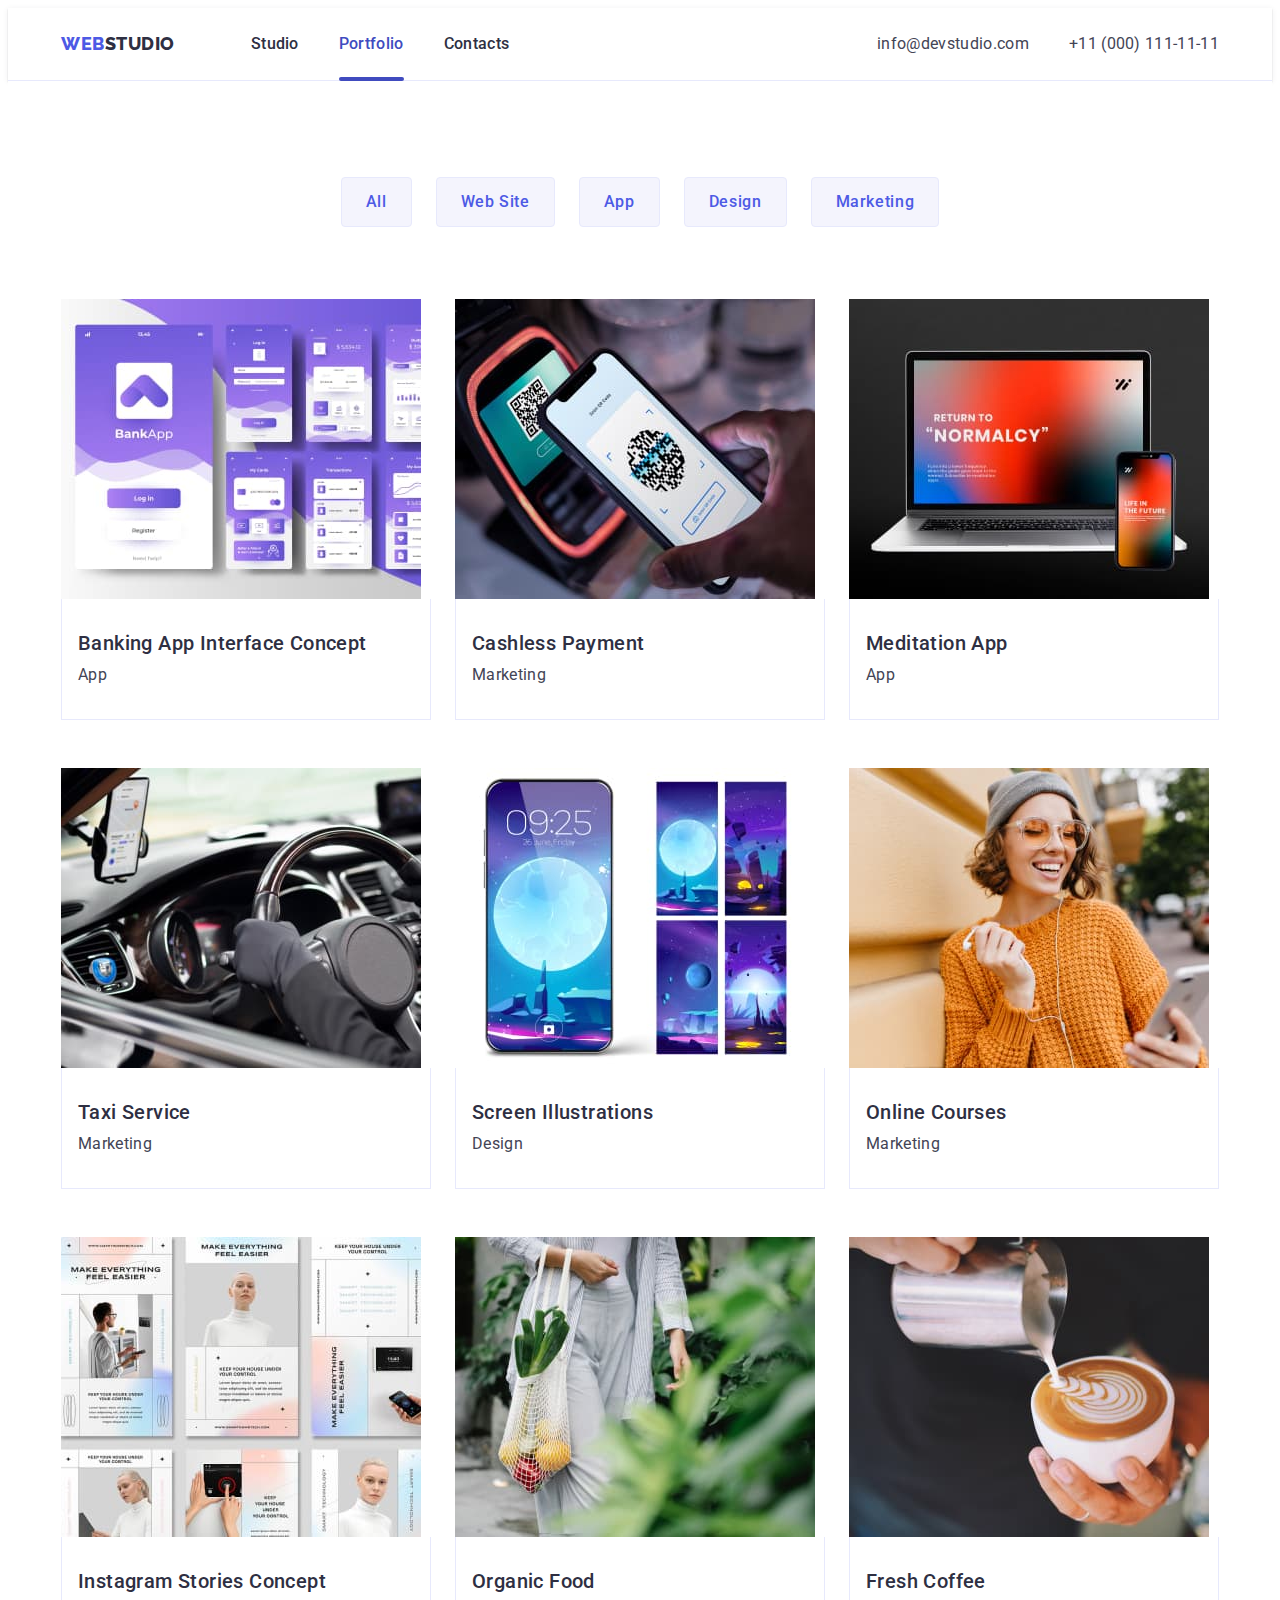
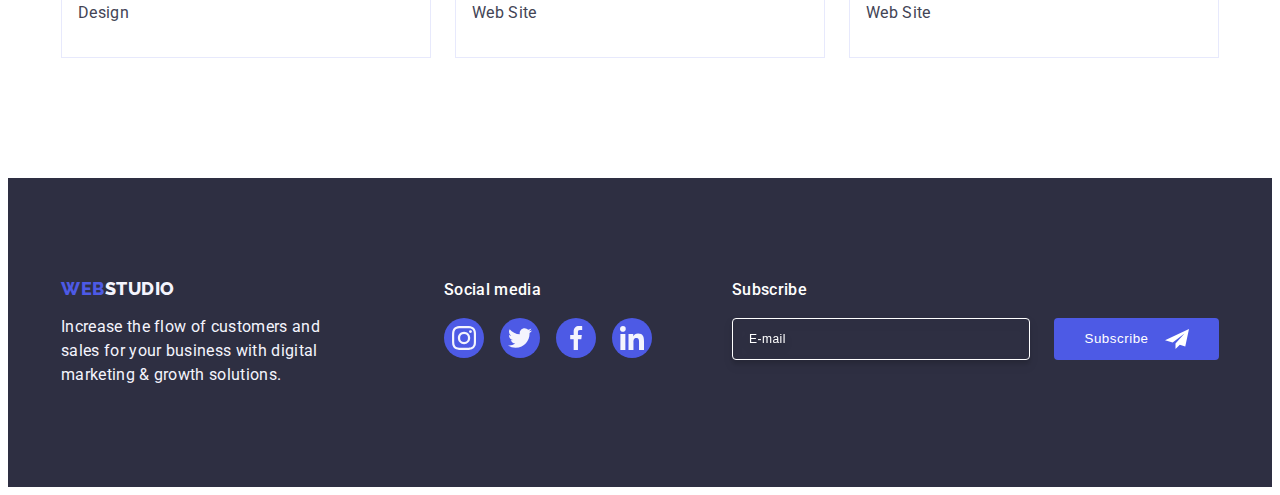
==== portfolio.html @ 45f15a38 "homework06" ====
<!DOCTYPE html>
<html lang="en">

<head>
    <meta charset="UTF-8">
    <meta name="viewport" content="width=device-width, initial-scale=1.0">
    <title>Portfolio</title>
    
    <link rel="preconnect" href="https://fonts.googleapis.com">
    <link rel="preconnect" href="https://fonts.gstatic.com" crossorigin>
    <link
        href="https://fonts.googleapis.com/css2?family=Raleway:wght@800&family=Roboto:wght@400;500;700;900&display=swap"
        rel="stylesheet">
    <link rel="stylesheet" href="https://cdnjs.cloudflare.com/ajax/libs/modern-normalize/2.0.0/modern-normalize.min.css"
        integrity="sha512-4xo8blKMVCiXpTaLzQSLSw3KFOVPWhm/TRtuPVc4WG6kUgjH6J03IBuG7JZPkcWMxJ5huwaBpOpnwYElP/m6wg=="
        crossorigin="anonymous" referrerpolicy="no-referrer" />
    <link rel="stylesheet" href="./css/styles.css" />
</head>
<body>
    <header class="header">
        <div class="container header-container">
        <nav class="header-navigation">
            <a href="./index.html" class="header-logo link">WEB<span class="header-logo-accent">Studio</span></a>
            <ul class="header-menu list">
                <li class="header-menu-item"><a href="./index.html" class="header-menu-link link">Studio</a></li>
                <li class="header-menu-item"><a href="./portfolio.html" class="header-menu-link link current">Portfolio</a></li>
                <li class="header-menu-item"><a href="" class="header-menu-link link">Contacts</a></li>
            </ul>
        </nav> 
        <address class="header-address">
            <ul class="header-address-list list">
                <li class="header-address-list-item"><a href="mailto:info@devstudio.com" class="header-address-link link">info@devstudio.com</a></li>
                <li class="header-address-list-item"><a href="tel:+110001111111" class="header-address-link link">+11 (000) 111-11-11</a></li>
            </ul>
        </address>
        </div>
    </header>

    <main>
        <section class="portfolio">
            <div class="container">
            <h1 class="visually-hidden">Buttons and options</h1>
            <ul class="portfolio-filters-list list">
                <li class="portfolio-filters-item"><button type="button" class="portfolio-filters-btn">All</button></li>
                <li class="portfolio-filters-item" id="website"><button type="button" class="portfolio-filters-btn">Web Site</button></li>
                <li class="portfolio-filters-item" id="app"><button type="button" class="portfolio-filters-btn">App</button></li>
                <li class="portfolio-filters-item" id="design"><button type="button" class="portfolio-filters-btn">Design</button></li>
                <li class="portfolio-filters-item" id="marketing"><button type="button" class="portfolio-filters-btn">Marketing</button></li>
            </ul>

            <ul class="portfolio-projects-list list">
                <li class="projects-item">
                    <a href="#app" class="projects-link link">
                    <div class="projects-images">  
                    <img src="./images/interface.jpg" alt="Interface concept" width="360" height="300">
                    <p class="projects-text">14 Stylish and User-Friendly App Design Concepts · Task Manager App · Calorie Tracker App · Exotic Fruit Ecommerce App ·
                    Cloud Storage App</p>
                    </div>
                    <div class="foto-container">
                    <h2 class="projects-name">Banking App Interface Concept</h2>
                    <p class="projects-filters">App</p>
                    </div>
                    </a>
                    
                </li>
                
                <li class="projects-item">
                    <a href="#marketing" class="projects-link link">
                    <div class="projects-images">
                    <img src="./images/payment.jpg" alt="Payment" width="360" height="300">
                    <p class="projects-text">14 Stylish and User-Friendly App Design Concepts · Task Manager App · Calorie Tracker App · Exotic Fruit Ecommerce App ·
                    Cloud Storage App</p>
                    </div>
                    <div class="foto-container">
                    <h2 class="projects-name">Cashless Payment</h2>
                    <p class="projects-filters">Marketing</p>
                    </div>
                    </a>
                    
                </li>

                <li class="projects-item">
                    <a href="#app" class="projects-link link">
                    <div class="projects-images">
                    <img src="./images/meditation.jpg" alt="Meditation" width="360" height="300">
                    <p class="projects-text">14 Stylish and User-Friendly App Design Concepts · Task Manager App · Calorie Tracker App · Exotic Fruit Ecommerce App ·
                    Cloud Storage App</p>
                    </div>
                    <div class="foto-container">
                    <h2 class="projects-name">Meditation App</h2>
                    <p class="projects-filters">App</p>
                    </div>
                    </a>
                    
                </li>

                <li class="projects-item">
                    <a href="#marketing" class="projects-link link">
                    <div class="projects-images">
                    <img src="./images/taxi.jpg" alt="Taxi" width="360" height="300">
                    <p class="projects-text">14 Stylish and User-Friendly App Design Concepts · Task Manager App · Calorie Tracker App · Exotic Fruit Ecommerce App ·
                    Cloud Storage App</p>
                    </div>
                    <div class="foto-container">
                    <h2 class="projects-name">Taxi Service</h2>
                    <p class="projects-filters">Marketing</p>
                    </div>
                    </a>
                    
                </li>

                <li class="projects-item">
                    <a href="#design" class="projects-link link">
                    <div class="projects-images">
                    <img src="./images/screen.jpg" alt="Screen" width="360" height="300">
                    <p class="projects-text">14 Stylish and User-Friendly App Design Concepts · Task Manager App · Calorie Tracker App · Exotic Fruit Ecommerce App ·
                    Cloud Storage App</p>
                    </div>
                    <div class="foto-container">
                    <h2 class="projects-name">Screen Illustrations</h2>
                    <p class="projects-filters">Design</p>
                    </div>
                    </a>
                    
                </li>

                <li class="projects-item">
                    <a href="#marketing" class="projects-link link">
                    <div class="projects-images">
                    <img src="./images/courses.jpg" alt="Courses" width="360" height="300">
                    <p class="projects-text">14 Stylish and User-Friendly App Design Concepts · Task Manager App · Calorie Tracker App · Exotic Fruit Ecommerce App ·
                    Cloud Storage App</p>
                    </div>
                    <div class="foto-container">
                    <h2 class="projects-name">Online Courses</h2>
                    <p class="projects-filters">Marketing</p>
                    </div>
                    </a>
                    
                </li>

                <li class="projects-item">
                    <a href="#design" class="projects-link link">
                    <div class="projects-images">
                    <img src="./images/stories.jpg" alt="Stories concept" width="360" height="300">
                    <p class="projects-text">14 Stylish and User-Friendly App Design Concepts · Task Manager App · Calorie Tracker App · Exotic Fruit Ecommerce App ·
                    Cloud Storage App</p>
                    </div>
                    <div class="foto-container">
                    <h2 class="projects-name">Instagram Stories Concept</h2>
                    <p class="projects-filters">Design</p>
                    </div>
                    </a>
                    
                </li>

                <li class="projects-item">
                    <a href="#website" class="projects-link link">
                    <div class="projects-images">
                    <img src="./images/food.jpg" alt="Food" width="360" height="300">
                    <p class="projects-text">14 Stylish and User-Friendly App Design Concepts · Task Manager App · Calorie Tracker App · Exotic Fruit Ecommerce App ·
                    Cloud Storage App</p>
                    </div>
                    <div class="foto-container">
                    <h2 class="projects-name">Organic Food</h2>
                    <p class="projects-filters">Web Site</p>
                    </div>
                    </a>
                    
                </li>

                <li class="projects-item">
                    <a href="#website" class="projects-link link">
                    <div class="projects-images">
                    <img src="./images/coffee.jpg" alt="Coffee" width="360" height="300">
                    <p class="projects-text">14 Stylish and User-Friendly App Design Concepts · Task Manager App · Calorie Tracker App · Exotic Fruit Ecommerce App ·
                    Cloud Storage App</p>
                    </div>
                    <div class="foto-container">
                    <h2 class="projects-name">Fresh Coffee</h2>
                    <p class="projects-filters">Web Site</p>
                    </div>
                    </a>
                    
                </li>
            </ul>
            </div>


        </section>
    </main>

    <footer class="footer">
        <div class="container footer-container">
        <div class="footer-container-text">
        <a href="./index.html" class="footer-logo link">WEB<span class="footer-logo-accent">Studio</span></a>
        <p class="footer-text">Increase the flow of customers and sales for your business with digital marketing & growth
            solutions.</p>
        </div>
        
        <div class="footer-socials">
            <p class="footer-social-text">Social media</p>
            <ul class="footer-social-icons-list list">
                <li class="footer-social-icons-item"><a href=" " class="footer-social-icons-link">
                        <svg class="footer-social-icons-icon" width="24" height="24">
                            <use href="./images/icons.svg#icon-instagram"></use>
                        </svg>
                    </a>
                </li>
                <li class="footer-social-icons-item"><a href=" " class="footer-social-icons-link">
                        <svg class="footer-social-icons-icon" width="24" height="24">
                            <use href="./images/icons.svg#icon-twitter"></use>
                        </svg>
                    </a>
                </li>
                <li class="footer-social-icons-item"><a href=" " class="footer-social-icons-link">
                        <svg class="footer-social-icons-icon" width="24" height="24">
                            <use href="./images/icons.svg#icon-facebook"></use>
                        </svg>
                    </a>
                </li>
                <li class="footer-social-icons-item"><a href=" " class="footer-social-icons-link">
                        <svg class="footer-social-icons-icon" width="24" height="24">
                            <use href="./images/icons.svg#icon-linkedin"></use>
                        </svg>
                    </a>
                </li>
            </ul>
        </div>
        <div class="footer-social-form">
            <p class="footer-title">Subscribe</p>
            <form class="footer-form">
                <label aria-label="E-mail" class="footer-label">
                    <input type="email" name="footer-email" class="footer-input" placeholder="E-mail" />
                </label>
                <button type="submit" class="footer-btn">Subscribe
                    <svg class="footer-btn-icon" width="24" height="24">
                        <use href="./images/icons.svg#icon-Frame"></use>
                    </svg>
                </button>
            </form>
        </div>
        </div>
    </footer>
</body>
</html>
---- css/styles.css ----
:root {
    --navyblue: #2e2f42;
    --slate: #434455;
    --iris: #4d5ae5;
    --ocean: #404bbf;
}

p, h1, h2, h3, h4, h5, h6{
   margin-top: 0;
   margin-bottom: 0; 
}

ul, ol{
    margin-top: 0;
    margin-bottom: 0;
    padding-left: 0;
}

img{
    display: block;
    max-width: 100%;
    height: auto;
}

body{
    font-family: "Roboto", sans-serif;
    font-style: normal;
    color: #434455;
    background-color: #ffffff;
}

.container{
    width: 100%;
    max-width: 1158px;
    padding-left: 15px;
    padding-right: 15px;
    margin: 0 auto;
}

.visually-hidden {
    position: absolute;
    width: 1px;
    height: 1px;
    margin: -1px;
    border: 0;
    padding: 0;
    white-space: nowrap;
    clip-path: inset(100%);
    clip: rect(0 0 0 0);
    overflow: hidden;
}

.link{
    text-decoration: none;
}

.list{
    list-style-type: none;
}

/*!----------HEADER----------*/

.header{
    border-bottom: 1px solid #E7E9FC;
    box-shadow: 0px 1px 6px 0px rgba(46, 47, 66, 0.08), 0px 1px 1px 0px rgba(46, 47, 66, 0.16), 0px 2px 1px 0px rgba(46, 47, 66, 0.08);
}

.header-logo{
    color: var(--iris);
    font-size: 18px;
    font-family: "Raleway", sans-serif;
    font-style: normal;
    font-weight: 800;
    line-height: 1.17;
    letter-spacing: 0.03em;
    text-transform: uppercase;
    display: flex;
    align-items: center;
    margin-right: 76px;
}

.header-logo-accent{
    color: var(--navyblue);
    font-size: 18px;
    font-family: "Raleway", sans-serif;
    font-style: normal;
    font-weight: 800;
    line-height: 1.17;
    letter-spacing: 0.03em;
    text-transform: uppercase;
}

.header-container{
    justify-content: space-between;
    display: flex;
    align-items: center;
}

.header-navigation{
    display: flex;
    align-items: center;
}

.header-menu{
    display: flex;
    gap: 40px;
}

.current{
    position: relative;
}

.header-menu-link.current{
    color: #404BBF;
}

.current::after{
    content: '';
    position: absolute;
    bottom: -1px;
    left: 0;
    width: 100%;
    height: 4px;
    border-radius: 2px;
    background-color: #404BBF;
}

.header-address-list{
    display: flex;
    gap: 40px;
}

.header-menu-link{
    color: var(--navyblue);
    font-size: 16px;
    font-style: normal;
    font-weight: 500;
    line-height: 1.5;
    letter-spacing: 0.02em;
    padding: 24px 0;
    display: block;
    transition: color 250ms cubic-bezier(0.4, 0, 0.2, 1);
}

.header-menu-link:hover,
.header-menu-link:focus{
    color: var(--ocean);
}

.header-address{
    font-style: normal;
}

.header-address-link{
    color: var(--slate);
    font-size: 16px;
    font-style: normal;
    font-weight: 400;
    line-height: 1.5;
    letter-spacing: 0.02em;
    transition: color 250ms cubic-bezier(0.4, 0, 0.2, 1);
}

.header-address-link:hover,
.header-address-link:focus{
    color: var(--ocean);
}


/*!----------HERO----------*/

.hero{
    background-color: var(--navyblue);
    padding: 188px 0;
    margin: 0 auto;
    background-image: linear-gradient(
        rgba(46, 47, 66, 0.7),
        rgba(46, 47, 66, 0.7)
    ),
    url(../images/people-office.jpg);
    max-width: 1440px;
    background-repeat: no-repeat;
    background-position: center;
    background-size: cover;
}    

.hero-container{

} 

.hero-title{
    color: #FFF;
    text-align: center;
    font-size: 56px;
    font-weight: 700;
    line-height: 1.07;
    letter-spacing: 0.02em;
    flex-direction: column;
    margin: 0 auto;
    max-width: 496px;
    margin-bottom: 48px;
}

.hero-btn{
    color: #FFF;
    font-size: 16px;
    font-family: "Roboto", sans-serif;
    font-style: normal;
    font-weight: 500;
    line-height: 1.5;
    letter-spacing: 0.04em;
    background-color: var(--iris);
    cursor: pointer;
    display: block;
    padding: 16px 32px;
    border-radius: 4px;
    border: none;
    margin: 0 auto;
    min-width: 169px;
    transition: background-color 250ms cubic-bezier(0.4, 0, 0.2, 1);
}

.hero-btn:hover,
.hero-btn:focus {
    background-color: var(--ocean);
    color: #ffffff;
}

/*!----------ADVANTAGES----------*/

.advantages{
    background-color: #FFF;
    padding-top: 120px;
    padding-bottom: 120px;
}

.advantages-list{
    display: flex;
    gap: 24px;
}

.advantages-item{
    width: calc((100% - 24px * 3) / 4);
}

.advantages-block{
    width: 264px;
    height: 112px;
    border-radius: 4px;
    background-color:  #F4F4FD;
    margin-bottom: 8px;
    display: flex;
    align-items: center;
    justify-content: center;
}

.advantages-subtitle{
    color: var(--navyblue);
    font-size: 20px;
    font-weight: 500;
    line-height: 1.2;
    letter-spacing: 0.02em;
    margin-bottom: 8px;
}

.advantages-item-text{
    color: var(--slate);
    font-size: 16px;
    line-height: 1.5;
    letter-spacing: 0.02em;   
}

/*!----------DOING----------*/

.doing{
    background-color: #FFF;
    padding-bottom: 120px;
}

.doing-title{
    color: var(--navyblue);
    text-align: center;
    font-size: 36px;
    font-weight: 700;
    line-height: 1.11;
    letter-spacing: 0.02em;
    text-transform: capitalize;
    margin-bottom: 72px;
}

.doing-list{
    display: flex;
    gap: 24px;
}

.doing-item{
    width: calc((100% - 48px) / 3);
}

/*!----------TEAM----------*/

.team{
    background-color: #F4F4FD;
    padding-top: 120px;
    padding-bottom: 120px;
}

.team-title{
    color: var(--navyblue);
    text-align: center;
    font-size: 36px;
    font-weight: 700;
    line-height: 1.11;
    letter-spacing: 0.02em;
    text-transform: capitalize;
    margin-bottom: 72px;
}

.team-list{
    display: flex ;
    gap: 24px;
}

.team-item{
    width: calc((100% - 72px) / 4);
    background-color: #FFF;
    border-radius: 0px 0px 4px 4px;
    box-shadow: 0px 2px 1px 0px rgba(46, 47, 66, 0.08), 0px 1px 1px 0px rgba(46, 47, 66, 0.16), 0px 1px 6px 0px rgba(46, 47, 66, 0.08);
}

.team-foto{
    padding: 32px 0;
}

.team-name{
    color: var(--navyblue);
    text-align: center;
    font-size: 20px;
    font-weight: 500;
    line-height: 1.2;
    letter-spacing: 0.02em;
    margin-bottom: 8px;
}

.team-text{
    color: var(--slate);
    text-align: center;
    font-size: 16px;
    line-height: 1.5;
    letter-spacing: 0.02em;
    text-align: center;
    margin-bottom: 8px;
}

.team-social-icons-list{
    display: flex;
    justify-content: center;
    gap: 24px;
}

.team-social-icons-item{
    width: 40px;
    height: 40px;
}

.team-social-icons-link{
    width: 100%;
    height: 100%;
    display: flex;
    justify-content: center;
    align-items: center;
    border-radius: 50%;
    background-color: #4D5AE5;
    transition: background-color 250ms cubic-bezier(0.4, 0, 0.2, 1);
}

.team-social-icons-icon{
    fill: #F4F4FD;
}

.team-social-icons-link:hover,
.team-social-icons-link:focus {
    background-color: #404bbf;
}

/*!----------CUSTOMERS----------*/

.customers{
    padding-top: 120px;
    padding-bottom: 120px;
    background-color: #FFF;
}

.customers-title{
    
    color: var(--navyblue);
    text-align: center;
    font-size: 36px;
    font-style: normal;
    font-weight: 700;
    line-height: 1.11;
    letter-spacing: 0.02em;
    text-transform: capitalize;
    margin-bottom: 72px;
}

.customers-client-list{
    display: flex;
    gap: 24px;
    
}

.customers-client-item{
    width: calc((100% - 120px) / 6);
    height: 88px;
}

.customers-client-link{
    height: 100%;
    width: 100%;
    border-radius: 4px;
    border: 1px solid  #8E8F99;
    color: #8E8F99;
    display: flex;
    align-items: center;
    justify-content: center;
    transition: border-color 250ms cubic-bezier(0.4, 0, 0.2, 1),
    color 250ms cubic-bezier(0.4, 0, 0.2, 1);
}

.customers-client-logo {
    fill: currentColor;
}

.customers-client-link:hover,
.customers-client-link:focus{
    color: #404BBF;
    border-color: #404BBF;
}

/*!----------FOOTER----------*/

.footer{
    background-color: var(--navyblue);
    padding-top: 100px;
    padding-bottom: 100px;
}

.footer-logo {
    color: var(--iris);
    font-size: 18px;
    font-family: "Raleway", sans-serif;
    font-style: normal;
    font-weight: 800;
    line-height: 1.17;
    letter-spacing: 0.03em;
    text-transform: uppercase;
    display: inline-block;
    margin-bottom: 16px;
}

.footer-logo-accent {
    color: #F4F4FD;
    font-size: 18px;
    font-family: "Raleway", sans-serif;
    font-style: normal;
    font-weight: 800;
    line-height: 1.17;
    letter-spacing: 0.03em;
    text-transform: uppercase;
}

.footer-text{
    color: #F4F4FD;
    font-size: 16px;
    line-height: 1.5;
    letter-spacing: 0.02em;
    max-width: 264px;
}

.footer-container{
    display: flex;
    align-items: baseline;
}

.footer-container-text{
    margin-right: 120px;
}

.footer-social-text{
    color: #FFF;
    font-size: 16px;
    font-style: normal;
    font-weight: 500;
    line-height: 1.5;
    letter-spacing: 0.02em;
    margin-bottom: 16px;
}

.footer-social-icons-list{
    display: flex;
    gap: 16px;
}

.footer-social-icons-item{
    width: 40px;
    height: 40px;
}

.footer-social-icons-link{
    width: 100%;
    height: 100%;
    border-radius: 50%;
    background-color: #4D5AE5;
    display: flex;
    align-items: center;
    justify-content: center;
    transition: background-color 250ms cubic-bezier(0.4, 0, 0.2, 1);
}

.footer-social-icons-link:hover,
.footer-social-icons-link:focus{
    background-color: #31d0aa;
}

.footer-social-icons-icon{
    fill: #F4F4FD; 
}

.footer-social-form{
    display: block;
    margin-left: 80px;
}

.footer-title{
    max-width: 264px;
    color: #FFF;
    font-size: 16px;
    font-weight: 500;
    line-height: 1.5;
    letter-spacing: 0.02em;
    display: inline-block;
    margin-bottom: 16px;
}

.footer-form{
    display: flex;
    justify-content: flex-end;
    gap: 24px;
}

.footer-input{
    width: 264px;
    height: 40px;
    border-radius: 4px;
    border: 1px solid var(--white, #FFF);
    box-shadow: 0px 4px 4px 0px rgba(0, 0, 0, 0.15);
    padding: 0 16px;
    background-color: transparent;
    outline: transparent;
    color: #FFF;
    filter: drop-shadow(0px 4px 4px rgba(0, 0, 0, 0.15));
    font-size: 12px;
    line-height: 1.5;
    letter-spacing: 0.04em;
}

.footer-input::placeholder{
    color: #FFF;
    font-size: 12px;
    line-height: 1.5;
    letter-spacing: 0.04em;
}

.footer-btn{
    display: flex;
    justify-content: center;
    align-items: center;
    padding: 8px 24px;
    border-radius: 4px;
    background: var(--iris, #4D5AE5);
    min-width: 165px;
    font-weight: 500;
    line-height: 1.5;
    letter-spacing: 0.04em;
    border: none;
    color: #FFF;
    transition: background-color 250ms cubic-bezier(0.4, 0, 0.2, 1);
    cursor: pointer;
}

.footer-btn-icon{
    margin-left: 16px;
    fill: #FFF;
}

.footer-btn:hover,
.footer-btn:focus{
    background-color: #404BBF;
}

/*!----------PORTFOLIO----------*/

.portfolio{
    background-color: #FFF;
    padding-top: 96px;
    padding-bottom: 120px;
}

.portfolio-filters-list{
    display: flex;
    justify-content: center;
    gap: 24px;
    margin-bottom: 72px;
}

.portfolio-filters-btn{
    color: var(--iris);
    text-align: center;
    font-size: 16px;
    font-family: "Roboto", sans-serif;
    font-style: normal;
    font-weight: 500;
    line-height: 1.5;
    letter-spacing: 0.04em;
    background-color: #F4F4FD;
    cursor: pointer;
    border-radius: 4px;
    border: 1px solid var(--cornflower, #E7E9FC);
    display: flex;
    padding: 12px 24px;
    justify-content: center;
    align-items: center;
    transition: color 250ms cubic-bezier(0.4, 0, 0.2, 1),
    background-color 250ms cubic-bezier(0.4, 0, 0.2, 1),
    border-color 250ms cubic-bezier(0.4, 0, 0.2, 1),
    box-shadow 250ms cubic-bezier(0.4, 0, 0.2, 1);
}

.portfolio-filters-btn:hover,
.portfolio-filters-btn:focus{
    background-color: var(--ocean);
    color: #ffffff;
    border: 1px solid transparent;
    box-shadow: 0px 2px 2px 0px rgba(0, 0, 0, 0.12), 0px 2px 1px 0px rgba(0, 0, 0, 0.08), 0px 3px 1px 0px rgba(0, 0, 0, 0.10);
}

.portfolio-projects-list{
    display: flex;
    flex-wrap: wrap;
    gap: 48px 24px;
    justify-content: center;
}

.projects-item{
    
    width: calc((100% - 24px * 2) / 3);
    margin: 0auto;
}

.projects-link{
    display: block;
    transition: box-shadow 250ms cubic-bezier(0.4, 0, 0.2, 1);
}

.projects-images{
    position: relative;
    overflow: hidden;
}

.projects-link:hover .projects-text,
.projects-link:focus .projects-text{
    transform: translateY(0%);
}



.projects-link:hover,
.projects-link:focus{
    box-shadow: 0px 1px 6px rgba(46, 47, 66, 0.08),
        0px 1px 1px rgba(46, 47, 66, 0.16),
        0px 2px 1px rgba(46, 47, 66, 0.08);
}

.projects-text{
    position: absolute;
    top: 0;
    left: 0;
    height: 100%;
    width: 100%;
    color: #F4F4FD;
    font-size: 16px;
    font-style: normal;
    font-weight: 400;
    line-height: 1.5;
    letter-spacing: 0.02em;
    padding: 40px 32px;
    background-color: #4D5AE5;
    transform: translateY(100%);
    transition: transform 250ms cubic-bezier(0.4, 0, 0.2, 1);
}

.projects-name{
    color: var(--navyblue);
    font-size: 20px;
    font-weight: 500;
    line-height: 1.2;
    letter-spacing: 0.02em;
    margin-bottom: 8px;
}    

.projects-filters{
    color: var(--slate);
    font-size: 16px;
    line-height: 1.5;
    letter-spacing: 0.02em; 
}

.foto-container{
    padding: 32px 16px 32px 16px;
    border: 1px solid var(--cornflower, #E7E9FC);
    background: var(--white, #FFF);
    border-top: none;
}

/*!----------MODAL----------*/

.backdrop{
    position: fixed;
    top: 0;
    width: 100%;
    height: 100%;
    background-color: rgba(46, 47, 66, 0.40);
    transition: opacity 250ms cubic-bezier(0.4, 0, 0.2, 1),
    visibility 250ms cubic-bezier(0.4, 0, 0.2, 1);
}

.modal{
    width: 408px;
    min-height: 584px;
    border-radius: 4px;
    background-color: #FCFCFC;
    box-shadow: 0px 2px 1px 0px rgba(0, 0, 0, 0.20), 0px 1px 3px 0px rgba(0, 0, 0, 0.12), 0px 1px 1px 0px rgba(0, 0, 0, 0.14);
    position: absolute;
    left: 50%;
    top: 50%;
    transform: translate(-50%, -50%) scale(1);
    transition: transform 250ms cubic-bezier(0.4, 0, 0.2, 1);
    padding: 72px 24px 24px;
}

.modal-close-btn{
    position: absolute;
    top: 24px;
    right: 24px;
    width: 24px;
    height: 24px;
    border-radius: 50%;
    border: 1px solid rgba(0, 0, 0, 0.1);
    display: flex;
    align-items: center;
    justify-content: center;
    background-color: #E7E9FC;
    padding: 0;
    cursor: pointer;
    transition: background-color 250ms cubic-bezier(0.4, 0, 0.2, 1),
    border 250ms cubic-bezier(0.4, 0, 0.2, 1);
}

.modal-icon{
    transition: fill 250ms cubic-bezier(0.4, 0, 0.2, 1);
}

.modal-close-btn:hover,
.modal-close-btn:focus{
    background-color: #404BBF;
    border: none;
    fill: #ffffff;
}

.is-hidden{
    opacity: 0;
    visibility: hidden;
    pointer-events: none;
}

.modal-title{
    color: var(--navyblue, #2E2F42);
    text-align: center;
    font-size: 16px;
    font-weight: 500;
    line-height: 1.5;
    letter-spacing: 0.02em;
    margin-bottom: 16px;
}

.modal-field{
    margin-bottom: 8px;
    
}

.input-wrap{
    position: relative;
}

.modal-input{
    width: 100%;
    height: 40px;
    border-radius: 4px;
    border: 1px solid rgba(46, 47, 66, 0.40);
    padding: 0 10px 0 38px;
    outline: transparent;
    background-color: transparent;
    color: #434455;
    transition: border-color 250ms cubic-bezier(0.4, 0, 0.2, 1);
}

.modal-input-icon{
    position: absolute;
    left: 16px;
    top: 50%;
    transform: translateY(-50%);
    transition: fill 250ms cubic-bezier(0.4, 0, 0.2, 1);
    
}

.modal-input:hover,
.modal-input:focus{
    border-color: #4d5ae5;
    transition: color 250ms cubic-bezier(0.4, 0, 0.2, 1);
}

.modal-input:hover + .modal-input-icon,
.modal-input:focus + .modal-input-icon{
    fill: #4d5ae5;
}


.modal-input::placeholder,
.modal-textarea{
    color: rgba (46, 47, 66, 0.40);
}

.modal-field-label{
    margin-bottom: 16px;
}


.input-label{
    display: block;

    color: var(--lightslate, #8E8F99);
    font-size: 12px;
    font-weight: 400;
    line-height: 1.17;
    letter-spacing: 0.04em;
    margin-bottom: 4px;
    
}

.modal-textarea{
    width: 100%;
    height: 120px;
    border-radius: 4px;
    border: 1px solid rgba(46, 47, 66, 0.40);
    padding: 8px 16px;
    color: rgba(46, 47, 66, 0.40);
    font-size: 12px;
    font-weight: 400;
    line-height: 1.17;
    letter-spacing: 0.04em;
    outline: transparent;
    background-color: transparent;
    resize: none;
   
    transition: border-color 250ms cubic-bezier(0.4, 0, 0.2, 1);
}

.modal-textarea:hover,
.modal-textarea:focus{
    border-color: #4d5ae5;
    transition: color 250ms cubic-bezier(0.4, 0, 0.2, 1);
}

.modal-field-checkbox{
    margin-bottom: 24px;
}

.check-text{
    margin-bottom: 24px;
    color:#8E8F99;
    font-size: 12px;
    font-weight: 400;
    line-height: 1.17;
    letter-spacing: 0.04em;
    
}

.privacy-link{
    
    color: #4D5AE5;
    font-size: 12px;
    font-weight: 400;
    line-height: 1.33;
    letter-spacing: 0.04em;
    text-decoration-line: underline;
}

.check-span{
    display: inline-flex;
    align-items: center;
    justify-content: center;
    width: 16px;
    height: 16px;
    border-radius: 2px;
    border: 1px solid rgba(46, 47, 66, 0.40);
    transition: background-color 250ms cubic-bezier(0.4, 0, 0.2, 1), border 250ms cubic-bezier(0.4, 0, 0.2, 1), fill 250ms cubic-bezier(0.4, 0, 0.2, 1);
    margin-right: 8px;
    fill: transparent;
}

.modal-check:checked + .check-text span{
    fill: var(--cloud, #F4F4FD);
    background-color: #404BBF;
    border: none;
}



.modal-btn {
    color: #FFF;
    font-size: 16px;
    font-family: "Roboto", sans-serif;
    font-style: normal;
    font-weight: 500;
    line-height: 1.5;
    letter-spacing: 0.04em;
    background-color: var(--iris);
    cursor: pointer;
    display: block;
    padding: 16px 32px;
    border-radius: 4px;
    border: none;
    margin: 0 auto;
    min-width: 169px;
    transition: background-color 250ms cubic-bezier(0.4, 0, 0.2, 1);
}

.modal-btn:hover,
.modal-btn:focus {
    background-color: var(--ocean);
    color: #ffffff;
}
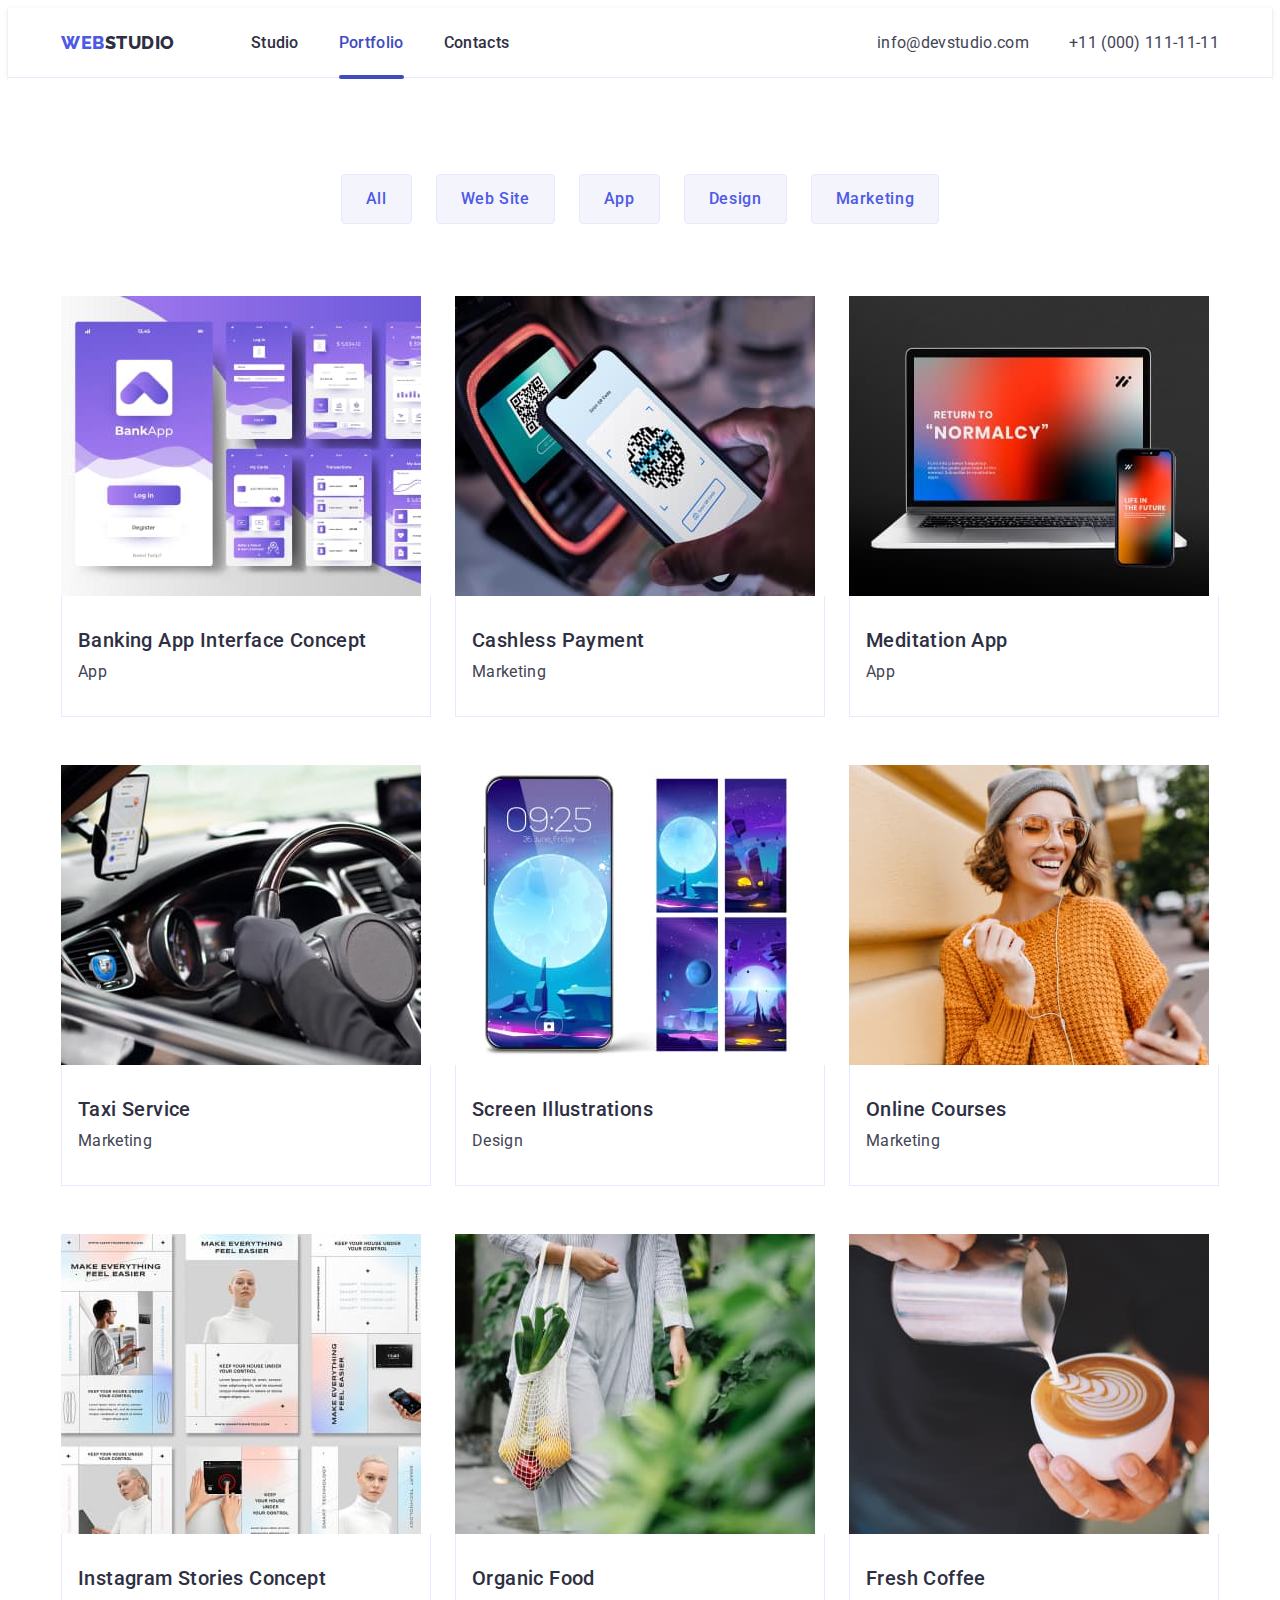
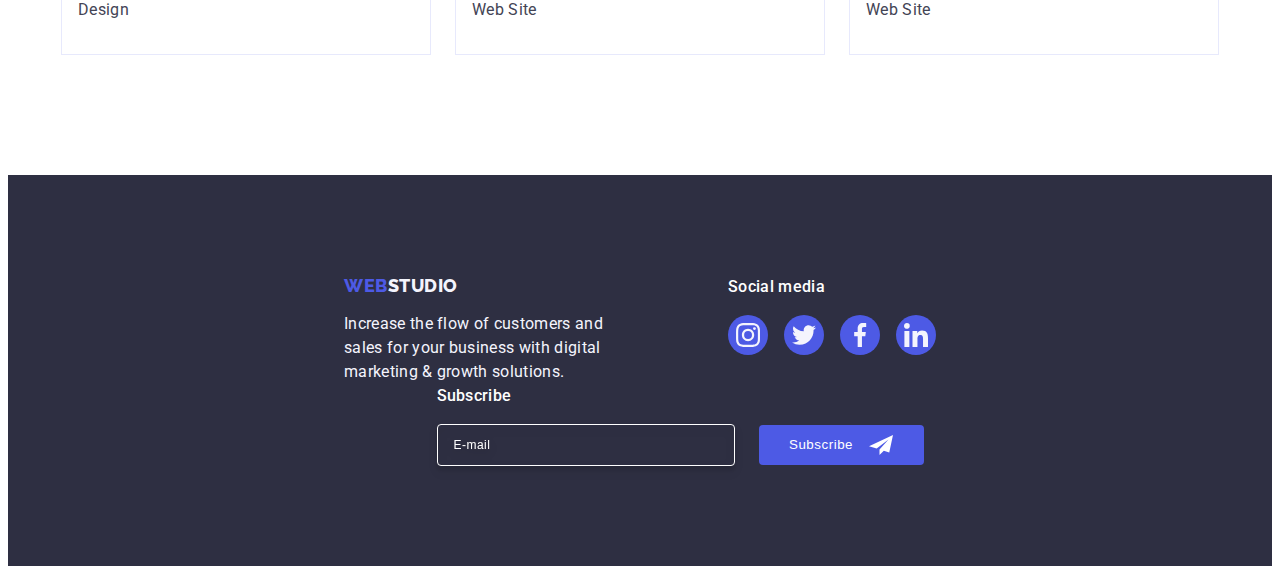
==== commit d1aee777: "homework000006" ====
--- a/portfolio.html
+++ b/portfolio.html
@@ -15,6 +15,7 @@
         integrity="sha512-4xo8blKMVCiXpTaLzQSLSw3KFOVPWhm/TRtuPVc4WG6kUgjH6J03IBuG7JZPkcWMxJ5huwaBpOpnwYElP/m6wg=="
         crossorigin="anonymous" referrerpolicy="no-referrer" />
     <link rel="stylesheet" href="./css/styles.css" />
+    <link rel="stylesheet" href="./css/media.css" />
 </head>
 <body>
     <header class="header">
--- a/css/styles.css
+++ b/css/styles.css
@@ -31,10 +31,15 @@
 
 .container{
     width: 100%;
-    max-width: 1158px;
+    /* max-width: 1158px;
     padding-left: 15px;
-    padding-right: 15px;
+    padding-right: 15px; */
+    /* max-width: 428px; */
+    padding-left: 16px;
+    padding-right: 16px;
     margin: 0 auto;
+
+    /* outline: 2px solid red; */
 }
 
 .visually-hidden {
@@ -77,6 +82,7 @@
     display: flex;
     align-items: center;
     margin-right: 76px;
+    padding: 24px 0;
 }
 
 .header-logo-accent{
@@ -101,88 +107,178 @@
     align-items: center;
 }
 
-.header-menu{
-    display: flex;
-    gap: 40px;
-}
-
-.current{
-    position: relative;
-}
-
-.header-menu-link.current{
-    color: #404BBF;
-}
-
-.current::after{
-    content: '';
+.header-menu, 
+.header-address-list{
+    display: none;
+}
+
+.mob-menu{
+    position: fixed;
+    top: 0;
+    left: 0;
+    background: #FFF;
+    box-shadow: 0px 1px 6px 0px rgba(46, 47, 66, 0.08), 0px 1px 1px 0px rgba(46, 47, 66, 0.16), 0px 2px 1px 0px rgba(46, 47, 66, 0.08);
+    width: 100vw;
+    /* width: 100%; */
+    height: 100vh;
+    z-index: 2;
+    padding: 24px 40px;
+    display: flex;
+    flex-direction: column;
+    justify-content: space-between;
+    transform: translateX(100%);
+    transition: transform 250ms ease-in-out;
+}
+
+.menu-open-btn{
+    border: none;
+    background-color: #fff;
+}
+
+.mob-menu.is-open{
+    transform: translateX(0);
+}
+
+.menu-close-btn{
+    display: block;
+    margin-left: auto;
     position: absolute;
-    bottom: -1px;
-    left: 0;
+    top: 24px;
+    right: 24px;
+    width: 24px;
+    height: 24px;
+    border-radius: 50%;
+    border: 1px solid rgba(0, 0, 0, 0.1);
+    display: flex;
+    align-items: center;
+    justify-content: center;
+    background-color: #FFF;
+    padding: 0;
+    cursor: pointer;
+    transition: background-color 250ms cubic-bezier(0.4, 0, 0.2, 1),
+    border 250ms cubic-bezier(0.4, 0, 0.2, 1);
+}
+
+.mob-menu-list{
+    margin-top: 56px;
+}
+
+.mob-menu-item:not(:last-child){
+    margin-bottom: 40px;
+}
+
+.mob-menu-link-study{
+    color: var(--ocean, #404BBF);
+    font-size: 36px;
+    font-weight: 700;
+    line-height: 1.11;
+    letter-spacing: 0.02em;
+    text-transform: capitalize;
+}
+
+.mob-menu-link{
+    color: var(--navyblue, #2E2F42);
+    font-size: 36px;
+    font-weight: 700;
+    line-height: 1.11;
+    letter-spacing: 0.02em;
+    text-transform: capitalize;
+}
+
+.mob-menu-link:hover,
+.mob-menu-link:focus {
+    color: var(--ocean);
+}
+
+.mob-address-list-item:not(:last-child) {
+    margin-bottom: 40px;
+}
+
+.mob-address-list-item{
+    margin-bottom: 48px;
+}
+
+.mob-address-link-phone{
+    color: var(--iris, #4D5AE5);
+    /* font-size: 36px; */
+    font-weight: 700;
+    line-height: 1.11;
+    letter-spacing: 0.02em;
+    text-transform: capitalize;
+}
+
+.mob-address-link-mail{
+    color: var(--slate, #434455);
+    font-size: 20px;
+    font-weight: 500;
+    line-height: 1.2;
+    letter-spacing: 0.02em;
+}
+
+.header-address-link:hover,
+.header-address-link:focus {
+    color: var(--ocean);
+}
+
+.mob-social-icons-list {
+    display: flex;
+    gap: 56px;
+}
+
+.mob-social-icons-item {
+    width: 40px;
+    height: 40px;
+}
+
+.mob-social-icons-link {
     width: 100%;
-    height: 4px;
-    border-radius: 2px;
-    background-color: #404BBF;
-}
-
-.header-address-list{
-    display: flex;
-    gap: 40px;
-}
-
-.header-menu-link{
-    color: var(--navyblue);
-    font-size: 16px;
-    font-style: normal;
-    font-weight: 500;
-    line-height: 1.5;
-    letter-spacing: 0.02em;
-    padding: 24px 0;
-    display: block;
-    transition: color 250ms cubic-bezier(0.4, 0, 0.2, 1);
-}
-
-.header-menu-link:hover,
-.header-menu-link:focus{
-    color: var(--ocean);
-}
-
-.header-address{
-    font-style: normal;
-}
-
-.header-address-link{
-    color: var(--slate);
-    font-size: 16px;
-    font-style: normal;
-    font-weight: 400;
-    line-height: 1.5;
-    letter-spacing: 0.02em;
-    transition: color 250ms cubic-bezier(0.4, 0, 0.2, 1);
-}
-
-.header-address-link:hover,
-.header-address-link:focus{
-    color: var(--ocean);
-}
-
+    height: 100%;
+    border-radius: 50%;
+    background-color: #4D5AE5;
+    display: flex;
+    align-items: center;
+    justify-content: center;
+    transition: background-color 250ms cubic-bezier(0.4, 0, 0.2, 1);
+}
+
+.mob-social-icons-link:hover,
+.mob-social-icons-link:focus {
+    background-color: #31d0aa;
+}
+
+.mob-social-icons-icon {
+    fill: #F4F4FD;
+}
 
 /*!----------HERO----------*/
 
 .hero{
     background-color: var(--navyblue);
-    padding: 188px 0;
+    /* padding: 188px 0; */
+    padding: 112px 0;
     margin: 0 auto;
     background-image: linear-gradient(
         rgba(46, 47, 66, 0.7),
         rgba(46, 47, 66, 0.7)
     ),
-    url(../images/people-office.jpg);
+    url(../images/people-office-mob.jpg);
     max-width: 1440px;
     background-repeat: no-repeat;
     background-position: center;
     background-size: cover;
-}    
+}
+
+@media (min-device-pixel-ratio: 2),
+(min-resolution: 192dpi),
+(min-resolution: 2dppx) {
+    .hero{
+        background-image: linear-gradient(
+            rgba(46, 47, 66, 0.7),
+            rgba(46, 47, 66, 0.7)
+        ),
+        url(../images/people-office-mob-2x.jpg);
+    }
+}
 
 .hero-container{
 
@@ -191,14 +287,18 @@
 .hero-title{
     color: #FFF;
     text-align: center;
-    font-size: 56px;
+    /* font-size: 56px; */
+    font-size: 36px;
     font-weight: 700;
-    line-height: 1.07;
+    /* line-height: 1.07; */
+    line-height: 1.11;
     letter-spacing: 0.02em;
     flex-direction: column;
     margin: 0 auto;
-    max-width: 496px;
-    margin-bottom: 48px;
+    /* max-width: 496px;
+    margin-bottom: 48px; */
+    max-width: 320px;
+    margin-bottom: 72px;
 }
 
 .hero-btn{
@@ -230,17 +330,22 @@
 
 .advantages{
     background-color: #FFF;
-    padding-top: 120px;
-    padding-bottom: 120px;
+    /* padding-top: 120px;
+    padding-bottom: 120px; */
+    padding-top: 96px;
+    padding-bottom: 96px;
 }
 
 .advantages-list{
     display: flex;
-    gap: 24px;
+    flex-wrap: wrap;
+    /* gap: 24px; */
+    gap: 72px;
 }
 
 .advantages-item{
-    width: calc((100% - 24px * 3) / 4);
+    width: 100%;
+    /* width: calc((100% - 24px * 3) / 4); */
 }
 
 .advantages-block{
@@ -252,20 +357,28 @@
     display: flex;
     align-items: center;
     justify-content: center;
+    display: none;
 }
 
 .advantages-subtitle{
     color: var(--navyblue);
-    font-size: 20px;
+    /* font-size: 20px;
     font-weight: 500;
     line-height: 1.2;
-    letter-spacing: 0.02em;
+    letter-spacing: 0.02em; */
+    text-align: center;
+    font-size: 36px;
+    font-weight: 700;
+    line-height: 1.11;
+    letter-spacing: 0.02em;
+    text-transform: capitalize;
     margin-bottom: 8px;
 }
 
 .advantages-item-text{
     color: var(--slate);
     font-size: 16px;
+    font-weight: 500;
     line-height: 1.5;
     letter-spacing: 0.02em;   
 }
@@ -275,6 +388,7 @@
 .doing{
     background-color: #FFF;
     padding-bottom: 120px;
+    display: none;
 }
 
 .doing-title{
@@ -286,6 +400,7 @@
     letter-spacing: 0.02em;
     text-transform: capitalize;
     margin-bottom: 72px;
+    
 }
 
 .doing-list{
@@ -301,8 +416,10 @@
 
 .team{
     background-color: #F4F4FD;
-    padding-top: 120px;
-    padding-bottom: 120px;
+    /* padding-top: 120px;
+    padding-bottom: 120px; */
+    padding-top: 96px;
+    padding-bottom: 96px;
 }
 
 .team-title{
@@ -318,17 +435,23 @@
 
 .team-list{
     display: flex ;
-    gap: 24px;
+    /* flex-wrap: wrap; */
+    flex-direction: column;
+    align-items: center;
+    /* gap: 24px; */
+    gap: 72px;
 }
 
 .team-item{
-    width: calc((100% - 72px) / 4);
+    /* width: 100%; */
+    /* width: calc((100% - 72px) / 4); */
     background-color: #FFF;
     border-radius: 0px 0px 4px 4px;
     box-shadow: 0px 2px 1px 0px rgba(46, 47, 66, 0.08), 0px 1px 1px 0px rgba(46, 47, 66, 0.16), 0px 1px 6px 0px rgba(46, 47, 66, 0.08);
 }
 
 .team-foto{
+    
     padding: 32px 0;
 }
 
@@ -386,8 +509,10 @@
 /*!----------CUSTOMERS----------*/
 
 .customers{
-    padding-top: 120px;
-    padding-bottom: 120px;
+    /* padding-top: 120px;
+    padding-bottom: 120px; */
+    padding-top: 96px;
+    padding-bottom: 96px;
     background-color: #FFF;
 }
 
@@ -406,18 +531,27 @@
 
 .customers-client-list{
     display: flex;
-    gap: 24px;
+    /* gap: 24px; */
+    display: flex;
+    flex-wrap: wrap;
+    /* flex-direction: row; */
+    gap: 72px 16px;
+    align-items: center;
+    /* justify-content: center; */
     
 }
 
 .customers-client-item{
-    width: calc((100% - 120px) / 6);
+    /* width: calc((100% - 120px) / 6); */
+    width: calc((100% - 16px) / 2);
     height: 88px;
 }
 
 .customers-client-link{
-    height: 100%;
-    width: 100%;
+    /* height: 100%;
+    width: 100%; */
+    height: 88px;
+    max-width: 190px;
     border-radius: 4px;
     border: 1px solid  #8E8F99;
     color: #8E8F99;
@@ -430,6 +564,7 @@
 
 .customers-client-logo {
     fill: currentColor;
+    
 }
 
 .customers-client-link:hover,
@@ -442,11 +577,13 @@
 
 .footer{
     background-color: var(--navyblue);
-    padding-top: 100px;
-    padding-bottom: 100px;
-}
-
-.footer-logo {
+    /* padding-top: 100px;
+    padding-bottom: 100px; */
+    padding-top: 96px;
+    padding-bottom: 96px;
+}
+
+.footer-logo{
     color: var(--iris);
     font-size: 18px;
     font-family: "Raleway", sans-serif;
@@ -459,7 +596,7 @@
     margin-bottom: 16px;
 }
 
-.footer-logo-accent {
+.footer-logo-accent{
     color: #F4F4FD;
     font-size: 18px;
     font-family: "Raleway", sans-serif;
@@ -476,15 +613,26 @@
     line-height: 1.5;
     letter-spacing: 0.02em;
     max-width: 264px;
+    /* max-width: 268px; */
+   
 }
 
 .footer-container{
-    display: flex;
-    align-items: baseline;
+    /* display: flex; */
+    /* align-items: baseline; */
+    flex-direction: column;
+    align-items: center;
+
 }
 
 .footer-container-text{
-    margin-right: 120px;
+    /* margin-right: 120px; */
+    display: flex;
+    flex-direction: column;
+    align-items: center;
+
+    margin-bottom: 72px;
+
 }
 
 .footer-social-text{
@@ -494,12 +642,17 @@
     font-weight: 500;
     line-height: 1.5;
     letter-spacing: 0.02em;
+    text-align: center;
     margin-bottom: 16px;
 }
 
 .footer-social-icons-list{
     display: flex;
     gap: 16px;
+   
+    justify-content: center;
+
+    
 }
 
 .footer-social-icons-item{
@@ -516,6 +669,7 @@
     align-items: center;
     justify-content: center;
     transition: background-color 250ms cubic-bezier(0.4, 0, 0.2, 1);
+    
 }
 
 .footer-social-icons-link:hover,
@@ -529,28 +683,50 @@
 
 .footer-social-form{
     display: block;
-    margin-left: 80px;
+    /* margin-left: 80px; */
+    display: flex;
+    flex-direction: column;
+    align-items: center;
+    
 }
 
 .footer-title{
+   
     max-width: 264px;
     color: #FFF;
     font-size: 16px;
     font-weight: 500;
     line-height: 1.5;
     letter-spacing: 0.02em;
-    display: inline-block;
+    /* display: inline-block; */
     margin-bottom: 16px;
-}
+    
+}
+
+.footer-socials{
+   margin-bottom: 72px;
+}
+
+/* .footer-form:not(:last-child) {
+    margin-bottom: 16px;
+} */
 
 .footer-form{
     display: flex;
-    justify-content: flex-end;
-    gap: 24px;
-}
+    /* justify-content: flex-end;
+    gap: 24px; */
+    align-items: center;
+    gap: 16px;
+    flex-direction: column;
+}
+
+
 
 .footer-input{
-    width: 264px;
+    /* width: 264px; */
+    /* width: 100%; */
+    width: calc(100vw - 16px * 2);
+    max-width: 398px;
     height: 40px;
     border-radius: 4px;
     border: 1px solid var(--white, #FFF);
@@ -569,6 +745,7 @@
     color: #FFF;
     font-size: 12px;
     line-height: 1.5;
+    line-height: 2;
     letter-spacing: 0.04em;
 }
 
@@ -580,6 +757,8 @@
     border-radius: 4px;
     background: var(--iris, #4D5AE5);
     min-width: 165px;
+    /* max-width: 165px;
+    font-size: 16px; */
     font-weight: 500;
     line-height: 1.5;
     letter-spacing: 0.04em;
@@ -587,6 +766,8 @@
     color: #FFF;
     transition: background-color 250ms cubic-bezier(0.4, 0, 0.2, 1);
     cursor: pointer;
+    text-align: center;
+    margin: auto;
 }
 
 .footer-btn-icon{
@@ -736,7 +917,8 @@
 }
 
 .modal{
-    width: 408px;
+    /* width: 408px; */
+    width: 100%;
     min-height: 584px;
     border-radius: 4px;
     background-color: #FCFCFC;
@@ -746,7 +928,8 @@
     top: 50%;
     transform: translate(-50%, -50%) scale(1);
     transition: transform 250ms cubic-bezier(0.4, 0, 0.2, 1);
-    padding: 72px 24px 24px;
+    /* padding: 72px 24px 24px; */
+    padding: 72px 16px 24px 16px;
 }
 
 .modal-close-btn{
--- a/css/media.css
+++ b/css/media.css
@@ -0,0 +1,418 @@
+@media screen and (min-width: 428px){
+    .container{
+        max-width: 428px;
+    }
+
+    .mob-address-link-phone {
+        font-size: 36px;
+        line-height: 1.2;
+    }
+
+    .modal{
+        width: 392px;
+    }
+
+    /* .footer-input{
+        width: 398px;
+    } */
+}
+
+@media screen and (min-width: 320px) and (max-width: 427px){
+    .mob-address-link-phone{
+        font-size: 24px;
+        line-height: 1.2;
+    }
+
+    .mob-social-icons-list{
+        gap: 24px;
+    }
+}
+
+@media screen and (min-width: 768px){
+    .container{
+        max-width: 768px;
+    }
+
+       
+
+    .header-menu{
+        display: flex;
+        gap: 40px;
+    }
+
+    .menu-open-btn{
+        display: none;
+    }
+    
+    .current{
+        position: relative;
+        
+    }
+    
+    .header-menu-link.current{
+        color: #404BBF;
+        
+    }
+    
+    .current::after {
+        content: '';
+        position: absolute;
+        bottom: -24px;
+        left: 0;
+        width: 100%;
+        height: 4px;
+        border-radius: 2px;
+        background-color: #404BBF;
+    }
+    
+    .header-address-list{
+        display: flex;
+        flex-direction: column;
+        /* gap: 40px; */
+        gap: 12px;
+    }
+    
+    .header-menu-link{
+        color: var(--navyblue);
+        font-size: 16px;
+        font-style: normal;
+        font-weight: 500;
+        line-height: 1.5;
+        letter-spacing: 0.02em;
+        /* padding: 24px 0; */
+        display: block;
+        transition: color 250ms cubic-bezier(0.4, 0, 0.2, 1);
+    }
+    
+    .header-menu-link:hover,
+    .header-menu-link:focus{
+        color: var(--ocean);
+    }
+    
+    .header-address{
+         font-style: normal;
+    }
+    
+    .header-address-link{
+        color: var(--slate);
+        /* font-size: 16px;
+        font-style: normal; */
+        font-size: 12px;
+        font-weight: 400;
+        /* line-height: 1.5;
+        letter-spacing: 0.02em; */
+        line-height: 1.16;
+        letter-spacing: 0.04em;
+        transition: color 250ms cubic-bezier(0.4, 0, 0.2, 1);
+    }
+    
+    .header-address-link:hover,
+    .header-address-link:focus{
+        color: var(--ocean);
+    }
+
+        .hero{
+            padding: 112px 0;
+            background-image: linear-gradient(
+                rgba(46, 47, 66, 0.7),
+                rgba(46, 47, 66, 0.7)
+            ),
+            url(../images/people-office-tab.jpg);
+        }
+
+        @media (min-device-pixel-ratio: 2),
+            (min-resolution: 192dpi),
+            (min-resolution: 2dppx) {
+                    .hero {
+                        background-image: linear-gradient(
+                            rgba(46, 47, 66, 0.7),
+                            rgba(46, 47, 66, 0.7)
+                        ),
+                        url(../images/people-office-tab-2x.jpg);
+                    }
+                }
+
+        .hero-title{
+            font-size: 56px;
+            line-height: 1.07;
+            max-width: 496px;
+            margin-bottom: 36px;
+        }
+
+        .modal{
+           width: 408px;
+           padding: 72px 25px 24px 23px;
+        }
+
+        .advantages-list{
+            gap: 72px 24px;
+        }
+        
+        .advantages-item{
+           width: calc((100% - 24px) / 2);
+        }
+
+        .advantages-subtitle{
+            text-align: left;
+        }
+
+        .team-list{
+            display: flex;
+            flex-wrap: wrap;
+            flex-direction: row;
+            gap: 64px 24px;
+            align-items: center;
+            justify-content: center;
+        }
+
+        .team-item{
+           /* width: calc((100% - 24px) / 2); */
+        }
+
+        .team-foto{
+            margin: 0 auto;
+        }
+        
+        .customers-client-list{
+            gap: 72px 24px;
+            justify-content: center;
+        }
+
+        .customers-client-item{
+            width: 168px;
+            height: 88px;
+        }
+
+        .customers-client-link{
+            width: 168px;
+        }
+    
+    .footer-container-text{
+       
+        align-items: flex-start;
+    }
+
+    .footer-social-text{
+        text-align: left;
+    }
+
+    .footer-container {
+        width: 552px;
+        display: flex;
+        flex-direction: row;
+        flex-wrap: wrap;
+        align-items: baseline;
+        gap: 72px 24px;
+    }
+
+    .footer-social-form{
+        align-items: first baseline;
+    }
+
+    .footer-form{
+        flex-direction: row;
+        gap: 24px;
+    }
+
+    .footer-input{
+        width: 264px;
+    }
+    
+    .footer-container-text,
+    .footer-socials{
+        margin-bottom: 0;
+    }
+}
+
+/* @media screen and (max-width: 1157px) {
+    .footer-container {
+        flex-wrap: wrap;
+        gap: 72px 24px;
+    }
+} */
+
+
+@media screen and (min-width: 1158px) {
+    .container {
+        max-width: 1158px;
+        padding-left: 15px;
+        padding-right: 15px;
+    }
+
+    .header-address-list {
+        display: flex;
+        flex-direction: row;
+        gap: 40px;
+    }
+
+    .header-address-link {
+        color: var(--slate);
+        font-size: 16px;
+        font-style: normal;
+        font-weight: 400;
+        line-height: 1.5;
+        letter-spacing: 0.02em;
+        transition: color 250ms cubic-bezier(0.4, 0, 0.2, 1);
+    }
+
+    .hero{
+        padding: 188px 0;
+        background-image: linear-gradient(
+            rgba(46, 47, 66, 0.7),
+            rgba(46, 47, 66, 0.7)
+        ),
+        url(../images/people-office.jpg);
+    }
+
+    @media (min-device-pixel-ratio: 2),
+        (min-resolution: 192dpi),
+        (min-resolution: 2dppx) {
+            .hero {
+                background-image: linear-gradient(
+                    rgba(46, 47, 66, 0.7),
+                    rgba(46, 47, 66, 0.7)
+                ),
+                url(../images/people-office-2x.jpg);
+            }
+        }
+
+    .hero-title{
+        font-size: 56px;
+        line-height: 1.07;
+        max-width: 496px;
+        margin-bottom: 48px;
+    }
+
+    .modal{
+        width: 408px;
+        padding: 72px 24px 24px;
+    }
+
+    .advantages{
+        padding-top: 120px;
+        padding-bottom: 120px;
+    }
+
+    .advantages-list{
+        gap: 24px;
+    }
+
+    .advantages-item{
+        width: calc((100% - 24px * 3) / 4);
+    }
+
+    .advantages-block {
+        width: 264px;
+        height: 112px;
+        border-radius: 4px;
+        background-color: #F4F4FD;
+        margin-bottom: 8px;
+        display: flex;
+        align-items: center;
+        justify-content: center;
+    }
+
+    .advantages-subtitle{
+        font-size: 20px;
+        font-weight: 500;
+        line-height: 1.2;
+        letter-spacing: 0.02em;
+    }
+
+    .advantages-item-text{
+        font-weight: 400;
+    }
+
+    .doing {
+        background-color: #FFF;
+        padding-bottom: 120px;
+        display: flex;
+    }
+    
+    .doing-title {
+         color: var(--navyblue);
+        text-align: center;
+        font-size: 36px;
+        font-weight: 700;
+        line-height: 1.11;
+        letter-spacing: 0.02em;
+        text-transform: capitalize;
+        margin-bottom: 72px;
+    }
+    
+    .doing-list {
+        display: flex;
+        gap: 24px;
+    }
+    
+    .doing-item {
+        width: calc((100% - 48px) / 3);
+    }
+
+    .team{
+        padding-top: 120px;
+        padding-bottom: 120px;
+    }
+
+    .team-list{
+        gap: 24px;
+    }
+
+    .team-item{
+    width: calc((100% - 72px) / 4);
+    }
+
+    .customers {
+        padding-top: 120px;
+        padding-bottom: 120px;
+    }
+
+    .customers-client-list{
+        gap: 24px;
+        flex-direction: row;
+        justify-content: center;
+    }
+
+    .customers-client-item{
+        width: calc((100% - 120px) / 6);
+    }
+
+    .customers-client-link {
+        height: 100%;
+        width: 100%;
+    }
+
+    .footer{
+        padding-top: 100px;
+        padding-bottom: 100px;
+    }
+
+    .footer-container{
+        min-width: 1158px;
+            justify-content: center;
+            gap: 0;
+    }
+
+    .footer-container-text{
+        margin-right: 120px;
+    }
+
+    .footer-social-form{
+        display: block;
+        margin-left: 80px;
+    }
+
+    .footer-title{
+        display: inline-block;
+    }
+
+    .footer-form{
+        
+        justify-content: flex-end;
+        gap: 24px;
+    }
+
+    .footer-input{
+        width: 264px;
+    }
+}
